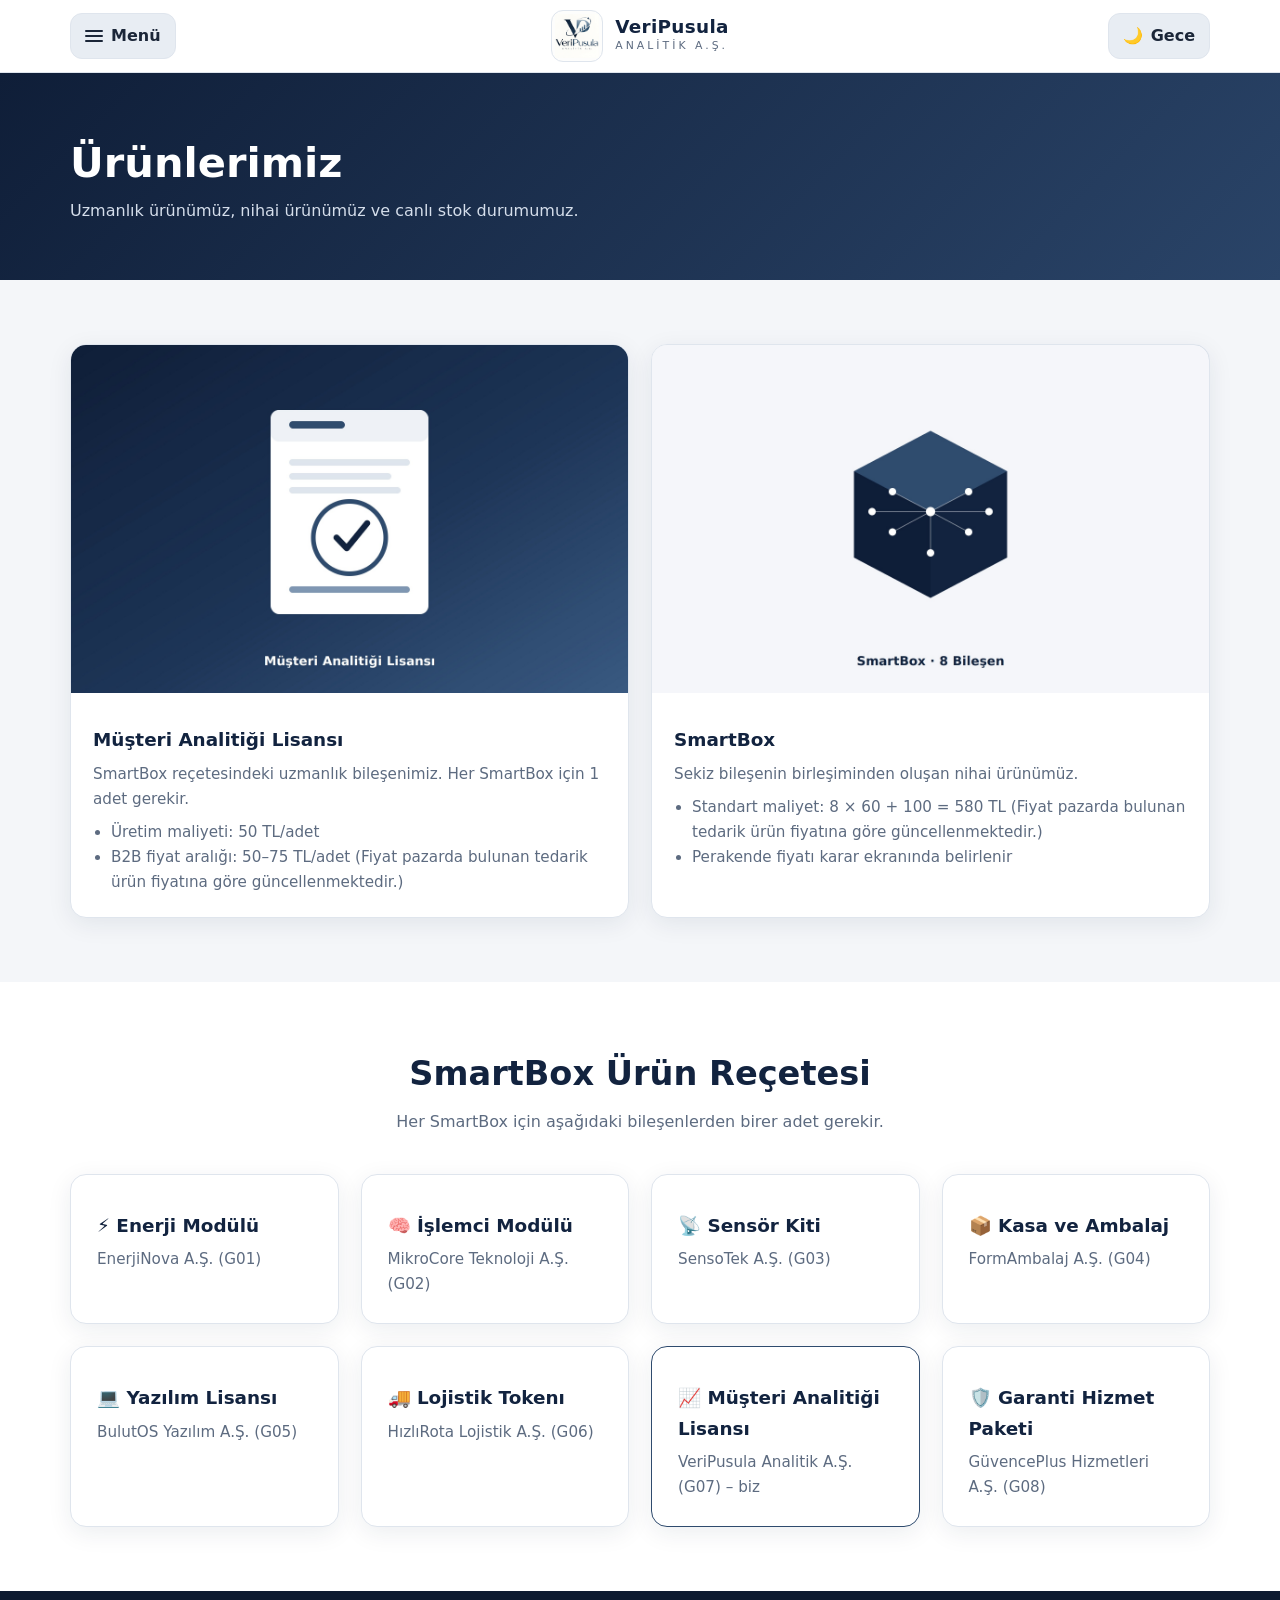
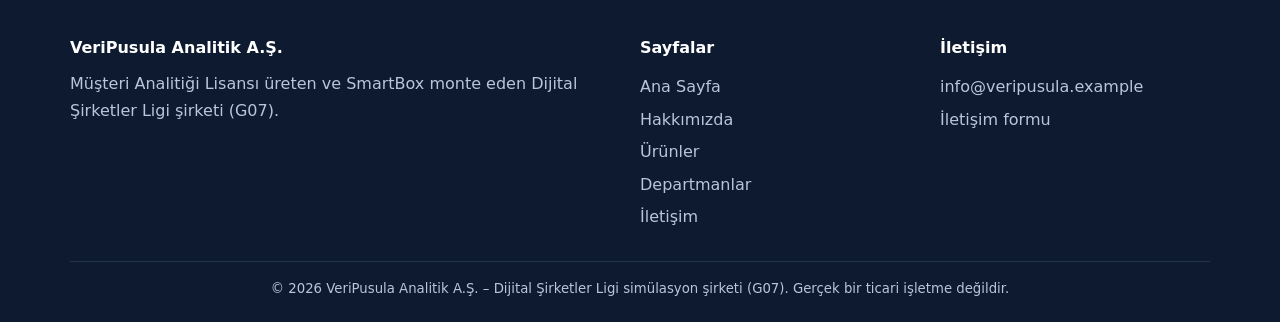
==== urunler.html @ afc682b8 "Add files via upload" ====
<!DOCTYPE html>
<html lang="tr" data-theme="light">
<head>
<meta charset="UTF-8">
<meta name="viewport" content="width=device-width, initial-scale=1">
<title>Ürünler | VeriPusula Analitik A.Ş.</title>
<meta name="description" content="Müşteri Analitiği Lisansı, SmartBox ve canlı stok takibi.">
<script>try{var t=localStorage.getItem('tema')||(matchMedia('(prefers-color-scheme: dark)').matches?'dark':'light');document.documentElement.setAttribute('data-theme',t)}catch(e){}</script>
<link rel="icon" href="logo.jpg">
<link rel="stylesheet" href="style.css">
<script src="main.js" defer></script>
<script src="stok.js" defer></script>
</head>
<body>

<section class="page-hero"><div class="container"><h1>Ürünlerimiz</h1><p>Uzmanlık ürünümüz, nihai ürünümüz ve canlı stok durumumuz.</p></div></section>

<section><div class="container">
  <div class="grid g2">
    <article class="card card-img reveal"><figure class="foto" data-label="ÜRÜN GÖRSELİ – urun-lisans.jpg (1200×750)"><img src="urun-lisans.jpg" alt="Müşteri Analitiği Lisansı" onerror="this.remove()"></figure>
      <div class="body"><h3>Müşteri Analitiği Lisansı</h3><p>SmartBox reçetesindeki uzmanlık bileşenimiz. Her SmartBox için 1 adet gerekir.</p>
      <ul><li>Üretim maliyeti: 50 TL/adet</li><li>B2B fiyat aralığı: 50–75 TL/adet (Fiyat pazarda bulunan tedarik ürün fiyatına göre güncellenmektedir.)</li></ul></div></article>
    <article class="card card-img reveal"><figure class="foto" data-label="ÜRÜN GÖRSELİ – urun-smartbox.jpg (1200×750)"><img src="urun-smartbox.jpg" alt="SmartBox" onerror="this.remove()"></figure>
      <div class="body"><h3>SmartBox</h3><p>Sekiz bileşenin birleşiminden oluşan nihai ürünümüz.</p>
      <ul><li>Standart maliyet: 8 × 60 + 100 = 580 TL (Fiyat pazarda bulunan tedarik ürün fiyatına göre güncellenmektedir.)</li><li>Perakende fiyatı karar ekranında belirlenir</li></ul></div></article>
  </div>
</div></section>

<section class="alt"><div class="container">
  <div class="sec-title reveal"><h2>SmartBox Ürün Reçetesi</h2><p>Her SmartBox için aşağıdaki bileşenlerden birer adet gerekir.</p></div>
  <div class="grid g4">
    <div class="card reveal"><h3>⚡ Enerji Modülü</h3><p>EnerjiNova A.Ş. (G01)</p></div>
    <div class="card reveal"><h3>🧠 İşlemci Modülü</h3><p>MikroCore Teknoloji A.Ş. (G02)</p></div>
    <div class="card reveal"><h3>📡 Sensör Kiti</h3><p>SensoTek A.Ş. (G03)</p></div>
    <div class="card reveal"><h3>📦 Kasa ve Ambalaj</h3><p>FormAmbalaj A.Ş. (G04)</p></div>
    <div class="card reveal"><h3>💻 Yazılım Lisansı</h3><p>BulutOS Yazılım A.Ş. (G05)</p></div>
    <div class="card reveal"><h3>🚚 Lojistik Tokenı</h3><p>HızlıRota Lojistik A.Ş. (G06)</p></div>
    <div class="card reveal" style="border-color:var(--accent)"><h3>📈 Müşteri Analitiği Lisansı</h3><p>VeriPusula Analitik A.Ş. (G07) – biz</p></div>
    <div class="card reveal"><h3>🛡️ Garanti Hizmet Paketi</h3><p>GüvencePlus Hizmetleri A.Ş. (G08)</p></div>
  </div>
</div></section>

<!--
<section><div class="container">
  <div class="sec-title reveal"><h2>Stok Takibi</h2><p>SQL veritabanından okunan bileşen ve mamul stokları.</p></div>
  <div class="grid g4" style="margin-bottom:22px">
    <div class="card stat"><b id="ozBilesen">–</b><span>Toplam bileşen adedi</span></div>
    <div class="card stat"><b id="ozDeger">–</b><span>Stok değeri</span></div>
    <div class="card stat"><b id="ozKritik">–</b><span>Kritik seviyedeki kalem</span></div>
    <div class="card stat"><b id="ozMonte">–</b><span>Monte edilebilir SmartBox (en fazla)</span></div>
  </div>
  <p class="status" id="stokDurum">Yükleniyor…</p>
  <div class="table-wrap"><table>
    <thead><tr><th>Kod</th><th>Kalem</th><th>Adet</th><th>Doluluk</th><th>Değer</th><th>Durum</th></tr></thead>
    <tbody id="stokGovde"><tr><td colspan="6">Yükleniyor…</td></tr></tbody></table></div>
</div></section>

<section class="alt"><div class="container split">
  <div><h2 style="color:var(--primary);margin-bottom:12px">Stok Hareketi Ekle</h2>
    <p style="color:var(--muted);margin-bottom:16px">Üretim, B2B alım-satım veya montaj sonrası stok değişimini kaydedin. Stok sıfırın altına düşemez.</p>
    <form id="hareketForm" class="card">
      <div><label for="hBilesen">Kalem</label><select id="hBilesen"></select></div>
      <div class="row"><div><label for="hTur">İşlem</label><select id="hTur"><option value="giris">Giriş (+)</option><option value="cikis">Çıkış (−)</option></select></div>
      <div><label for="hMiktar">Miktar</label><input id="hMiktar" type="number" min="1" step="1" placeholder="100" required></div></div>
      <div><label for="hAciklama">Açıklama</label><input id="hAciklama" type="text" maxlength="120" placeholder="Örn: G08'e peşin satış"></div>
      <button class="btn btn-solid" type="submit">Kaydet</button><p class="msg" id="hMsg" role="status"></p>
    </form></div>
  <div><h2 style="color:var(--primary);margin-bottom:12px">Son Hareketler</h2>
    <div class="table-wrap"><table style="min-width:520px"><thead><tr><th>Tarih</th><th>Kalem</th><th>İşlem</th><th>Adet</th><th>Not</th></tr></thead>
    <tbody id="hareketGovde"><tr><td colspan="5">Yükleniyor…</td></tr></tbody></table></div></div>
</div></section>
-->

</body>
</html>
---- style.css ----
/* VeriPusula Analitik A.Ş. – Ortak stil dosyası */
:root{
  --bg:#f4f6f9; --bg2:#ffffff; --card:#ffffff; --text:#1b2638; --muted:#5d6b80;
  --primary:#12233f; --accent:#2f4b6e; --soft:#7f97b3; --line:#dfe5ed;
  --chip:#e8edf3; --shadow:0 6px 24px rgba(18,35,63,.08); --ok:#2e7d5b; --warn:#b7791f; --bad:#b83a3a;
  --radius:16px;
}
:root[data-theme="dark"]{
  --bg:#0b1322; --bg2:#101b2f; --card:#142238; --text:#e6ebf3; --muted:#9aa9bf;
  --primary:#9db4d3; --accent:#6f8fb8; --soft:#4d6788; --line:#22334d;
  --chip:#1b2c46; --shadow:0 6px 24px rgba(0,0,0,.35);
}
*{box-sizing:border-box;margin:0;padding:0}
html{scroll-behavior:smooth}
body{font-family:'Segoe UI',system-ui,-apple-system,Roboto,Arial,sans-serif;background:var(--bg);color:var(--text);line-height:1.65;transition:background .3s,color .3s}
img{max-width:100%;display:block}
a{color:var(--accent);text-decoration:none}
.container{width:min(1140px,92%);margin-inline:auto}

/* ---------- Navbar ---------- */
.navbar{position:sticky;top:0;z-index:100;background:var(--bg2);border-bottom:1px solid var(--line)}
.nav-inner{display:grid;grid-template-columns:1fr auto 1fr;align-items:center;height:72px;gap:12px}
.nav-left{position:relative;justify-self:start}
.nav-right{justify-self:end}
.icon-btn{display:inline-flex;align-items:center;gap:8px;background:var(--chip);color:var(--text);border:1px solid var(--line);border-radius:12px;padding:9px 14px;font:inherit;font-weight:600;cursor:pointer;transition:.2s}
.icon-btn:hover{background:var(--accent);color:#fff;border-color:var(--accent)}
.burger{width:18px;height:12px;position:relative;display:inline-block}
.burger i{position:absolute;left:0;width:100%;height:2px;background:currentColor;border-radius:2px;transition:.25s}
.burger i:nth-child(1){top:0}.burger i:nth-child(2){top:5px}.burger i:nth-child(3){top:10px}
.nav-left.open .burger i:nth-child(1){transform:translateY(5px) rotate(45deg)}
.nav-left.open .burger i:nth-child(2){opacity:0}
.nav-left.open .burger i:nth-child(3){transform:translateY(-5px) rotate(-45deg)}
.dropdown{position:absolute;top:calc(100% + 10px);left:0;min-width:230px;background:var(--card);border:1px solid var(--line);border-radius:14px;box-shadow:var(--shadow);padding:8px;opacity:0;visibility:hidden;transform:translateY(-8px);transition:.2s}
.nav-left.open .dropdown{opacity:1;visibility:visible;transform:none}
.dropdown a{display:block;padding:11px 14px;border-radius:10px;color:var(--text);font-weight:500}
.dropdown a:hover{background:var(--chip)}
.dropdown a.active{background:var(--accent);color:#fff}
.brand{display:flex;align-items:center;gap:12px;color:var(--text)}
.brand .logo-chip{background:#fdfdfc;border-radius:12px;padding:3px;border:1px solid var(--line);height:52px;width:52px;display:grid;place-items:center;overflow:hidden}
.brand img{height:100%;width:100%;object-fit:contain}
.brand b{display:block;font-size:1.15rem;letter-spacing:.3px;color:var(--primary);line-height:1.1}
.brand small{display:block;font-size:.68rem;letter-spacing:3px;color:var(--muted)}
.theme-btn .ic-sun{display:none}
:root[data-theme="dark"] .theme-btn .ic-sun{display:inline}
:root[data-theme="dark"] .theme-btn .ic-moon{display:none}

/* ---------- Hero ---------- */
.hero{background:linear-gradient(135deg,#0f1e38 0%,#1d3557 60%,#3a5a82 100%);color:#fff;padding:84px 0}
.hero-grid{display:grid;grid-template-columns:1.1fr .9fr;gap:48px;align-items:center}
.hero h1{font-size:clamp(2rem,4.5vw,3.2rem);line-height:1.15;margin:14px 0}
.hero p{color:#d5deeb;max-width:56ch}
.tag{display:inline-block;padding:5px 14px;border-radius:99px;background:rgba(255,255,255,.14);font-size:.8rem;letter-spacing:1px}
.page-hero{padding:56px 0;background:linear-gradient(135deg,#0f1e38,#2a4468);color:#fff}
.page-hero h1{font-size:clamp(1.8rem,4vw,2.6rem)}
.page-hero p{color:#d5deeb;max-width:60ch}
.btns{display:flex;gap:12px;flex-wrap:wrap;margin-top:26px}
.btn{display:inline-block;padding:12px 24px;border-radius:12px;font:inherit;font-weight:600;border:2px solid transparent;cursor:pointer;transition:.2s}
.btn-primary{background:#fff;color:#12233f}.btn-primary:hover{transform:translateY(-2px);box-shadow:0 8px 20px rgba(0,0,0,.25)}
.btn-ghost{border-color:rgba(255,255,255,.5);color:#fff}.btn-ghost:hover{background:rgba(255,255,255,.12)}
.btn-solid{background:var(--accent);color:#fff}.btn-solid:hover{background:var(--primary);color:var(--bg)}

/* ---------- Bölümler & kartlar ---------- */
section{padding:64px 0}
.alt{background:var(--bg2)}
.sec-title{text-align:center;margin-bottom:38px}
.sec-title h2{font-size:clamp(1.5rem,3vw,2.1rem);color:var(--primary)}
.sec-title p{color:var(--muted);max-width:60ch;margin:8px auto 0}
.grid{display:grid;gap:22px}
.g2{grid-template-columns:repeat(2,1fr)}.g3{grid-template-columns:repeat(3,1fr)}.g4{grid-template-columns:repeat(4,1fr)}
.card{background:var(--card);border:1px solid var(--line);border-radius:var(--radius);padding:26px;box-shadow:var(--shadow);transition:transform .25s,box-shadow .25s}
.card:hover{transform:translateY(-5px)}
.card h3{color:var(--primary);margin:10px 0 6px;font-size:1.15rem}
.card p,.card li{color:var(--muted);font-size:.95rem}
.card ul{padding-left:18px;margin-top:8px}
.ico{width:48px;height:48px;border-radius:14px;display:grid;place-items:center;font-size:1.5rem;background:var(--chip)}
.stat{text-align:center}
.stat b{display:block;font-size:1.9rem;color:var(--primary)}
.stat span{color:var(--muted);font-size:.9rem}
.card-img{padding:0;overflow:hidden}
.card-img .body{padding:22px}

/* Fotoğraf yer tutucusu: images/ klasörüne dosyayı koyunca otomatik görünür */
.foto{position:relative;width:100%;aspect-ratio:3/2;border-radius:var(--radius);overflow:hidden;background:linear-gradient(135deg,var(--chip),var(--soft));display:grid;place-items:center}
.foto::after{content:"📷 " attr(data-label);color:var(--muted);font-size:.85rem;text-align:center;padding:12px}
.foto img{position:absolute;inset:0;width:100%;height:100%;object-fit:cover;z-index:1}
.card-img .foto{border-radius:0;aspect-ratio:16/10}
.hero .foto{box-shadow:0 20px 50px rgba(0,0,0,.35);background:linear-gradient(135deg,#2a4468,#4d6788)}
.hero .foto::after{color:#d5deeb}
.split{display:grid;grid-template-columns:1fr 1fr;gap:44px;align-items:center}
.split h2{color:var(--primary);margin-bottom:12px}
.split p{color:var(--muted);margin-bottom:12px}
.chip{display:inline-block;background:var(--chip);color:var(--text);border-radius:99px;padding:4px 12px;font-size:.8rem;margin:3px 3px 0 0}
.timeline{border-left:3px solid var(--soft);padding-left:22px;display:grid;gap:18px}
.timeline div{position:relative}
.timeline div::before{content:"";position:absolute;left:-30px;top:6px;width:13px;height:13px;border-radius:50%;background:var(--accent);border:3px solid var(--bg)}
.timeline b{color:var(--primary)}.timeline span{display:block;color:var(--muted);font-size:.93rem}

/* ---------- Tablo & stok ---------- */
.table-wrap{overflow-x:auto;border:1px solid var(--line);border-radius:var(--radius);background:var(--card);box-shadow:var(--shadow)}
table{width:100%;border-collapse:collapse;min-width:640px}
th,td{padding:13px 16px;text-align:left;border-bottom:1px solid var(--line);font-size:.93rem}
th{background:var(--chip);color:var(--primary);font-size:.8rem;text-transform:uppercase;letter-spacing:.6px}
tr:last-child td{border-bottom:0}
.bar{height:8px;background:var(--chip);border-radius:9px;overflow:hidden;min-width:90px}
.bar i{display:block;height:100%;background:var(--accent);border-radius:9px}
.badge{padding:3px 10px;border-radius:99px;font-size:.75rem;font-weight:600;color:#fff}
.b-ok{background:var(--ok)}.b-warn{background:var(--warn)}.b-bad{background:var(--bad)}
.status{padding:10px 14px;border-radius:12px;background:var(--chip);color:var(--muted);font-size:.88rem;margin-bottom:16px}

/* ---------- Form ---------- */
form{display:grid;gap:14px}
label{font-weight:600;font-size:.9rem;color:var(--primary)}
input,select,textarea{width:100%;padding:12px 14px;border-radius:12px;border:1px solid var(--line);background:var(--bg2);color:var(--text);font:inherit;margin-top:5px}
input:focus,select:focus,textarea:focus{outline:2px solid var(--soft);border-color:var(--soft)}
.row{display:grid;grid-template-columns:repeat(auto-fit,minmax(170px,1fr));gap:14px}
.msg{font-size:.9rem;min-height:1.2em}.msg.ok{color:var(--ok)}.msg.err{color:var(--bad)}

/* ---------- Footer ---------- */
footer{background:#0d1a30;color:#b9c6da;padding:44px 0 22px}
.foot-grid{display:grid;grid-template-columns:2fr 1fr 1fr;gap:30px}
footer h4{color:#fff;margin-bottom:10px}
footer a{display:block;color:#b9c6da;padding:3px 0}footer a:hover{color:#fff}
.copy{border-top:1px solid #22334d;margin-top:28px;padding-top:16px;text-align:center;font-size:.83rem}

/* ---------- Animasyon ---------- */
.reveal{opacity:0;transform:translateY(22px);transition:opacity .6s,transform .6s}
.reveal.show{opacity:1;transform:none}
@media (prefers-reduced-motion:reduce){.reveal{opacity:1;transform:none;transition:none}html{scroll-behavior:auto}}

/* ---------- Duyarlı ---------- */
@media(max-width:900px){
  .hero-grid,.split,.g2,.foot-grid{grid-template-columns:1fr}
  .g3,.g4{grid-template-columns:repeat(2,1fr)}
}
@media(max-width:600px){
  .g3,.g4{grid-template-columns:1fr}
  .brand small,.icon-btn .lbl{display:none}
  .brand b{font-size:1rem}
  .hero{padding:56px 0}
}

/* ---------- Haber Köşesi ---------- */
.haber{display:grid;grid-template-columns:minmax(0,.95fr) minmax(0,1.05fr);background:var(--card);border:1px solid var(--line);border-radius:var(--radius);box-shadow:var(--shadow);overflow:hidden}
.haber-sol{display:flex;flex-direction:column;gap:0;background:#0f1e38;min-width:0}
.haber-foto{width:100%;aspect-ratio:3/2;height:auto;min-height:0;border-radius:0;flex:none}
.haber-foto img{object-fit:contain;object-position:center}
.haber-body{padding:32px;min-width:0}
.haber-tarih{display:inline-block;background:var(--chip);color:var(--accent);border-radius:99px;padding:4px 14px;font-size:.82rem;font-weight:600}
.haber-body h3{color:var(--primary);font-size:1.45rem;line-height:1.3;margin:14px 0 12px}
.haber-body p{color:var(--muted);font-size:.97rem;margin-bottom:12px}
.haber-rakam{list-style:none;display:grid;grid-template-columns:repeat(2,1fr);gap:10px;margin:0;padding:16px}
.haber-rakam li{background:rgba(255,255,255,.08);border:1px solid rgba(255,255,255,.14);border-radius:12px;padding:12px 14px}
.haber-rakam b{display:block;color:#fff;font-size:1.1rem;line-height:1.2}
.haber-rakam span{color:#b9c6da;font-size:.82rem}
@media(max-width:900px){
  .haber{grid-template-columns:1fr}
  .haber-body{padding:24px}
}
@media(max-width:420px){.haber-rakam{grid-template-columns:1fr}}
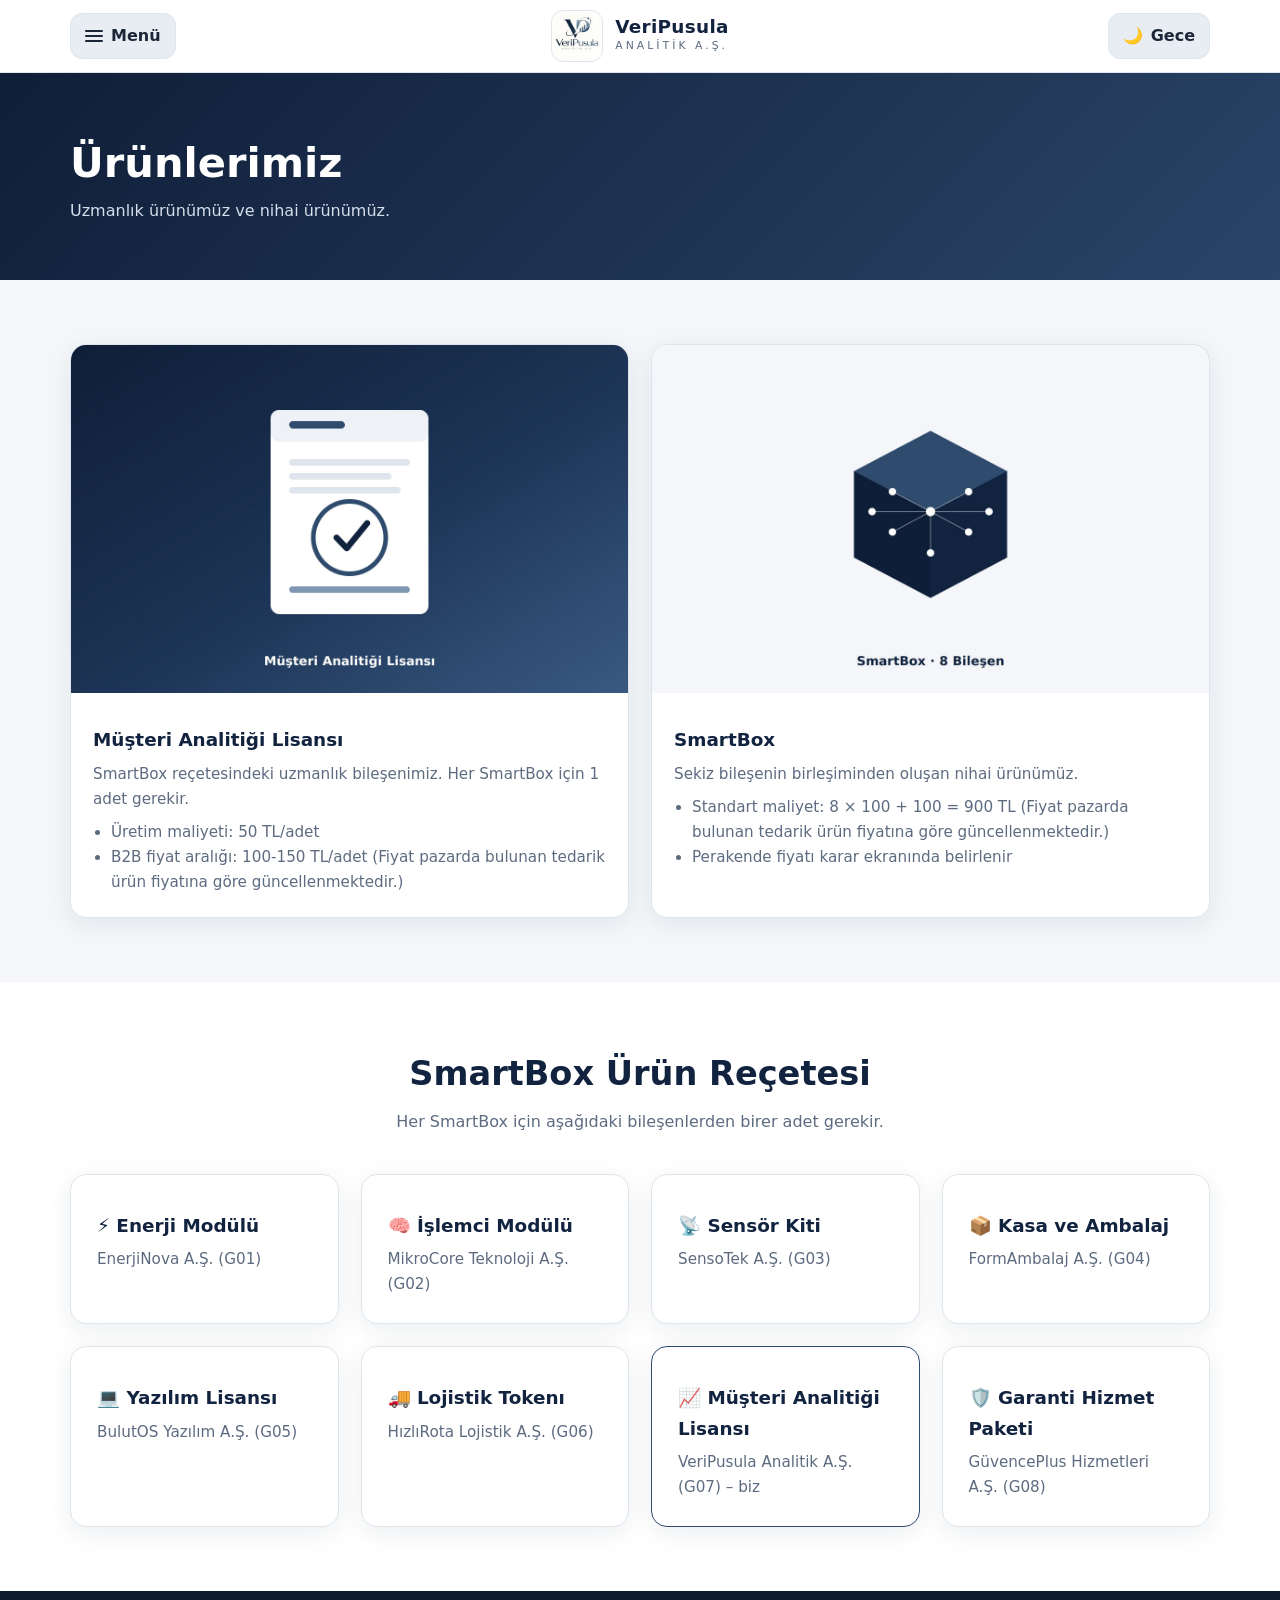
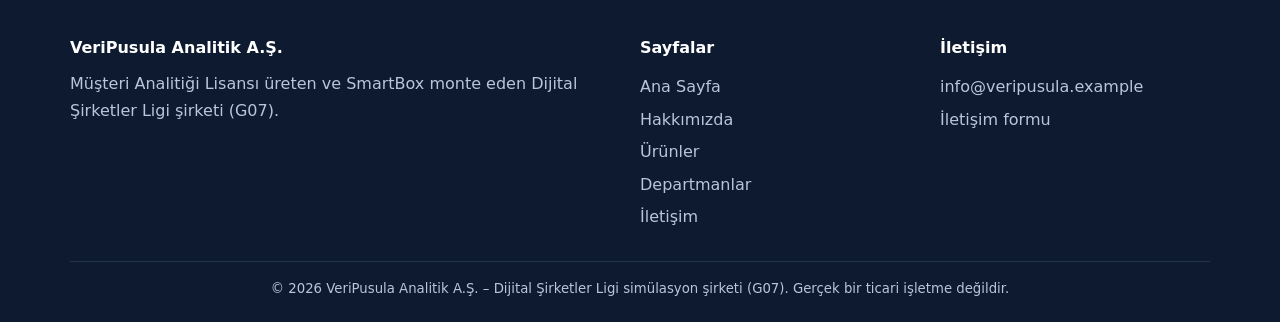
==== commit 7f9d9b1a: "Update urunler.html" ====
--- a/urunler.html
+++ b/urunler.html
@@ -13,16 +13,16 @@
 </head>
 <body>
 
-<section class="page-hero"><div class="container"><h1>Ürünlerimiz</h1><p>Uzmanlık ürünümüz, nihai ürünümüz ve canlı stok durumumuz.</p></div></section>
+<section class="page-hero"><div class="container"><h1>Ürünlerimiz</h1><p>Uzmanlık ürünümüz ve nihai ürünümüz.</p></div></section>
 
 <section><div class="container">
   <div class="grid g2">
     <article class="card card-img reveal"><figure class="foto" data-label="ÜRÜN GÖRSELİ – urun-lisans.jpg (1200×750)"><img src="urun-lisans.jpg" alt="Müşteri Analitiği Lisansı" onerror="this.remove()"></figure>
       <div class="body"><h3>Müşteri Analitiği Lisansı</h3><p>SmartBox reçetesindeki uzmanlık bileşenimiz. Her SmartBox için 1 adet gerekir.</p>
-      <ul><li>Üretim maliyeti: 50 TL/adet</li><li>B2B fiyat aralığı: 50–75 TL/adet (Fiyat pazarda bulunan tedarik ürün fiyatına göre güncellenmektedir.)</li></ul></div></article>
+      <ul><li>Üretim maliyeti: 50 TL/adet</li><li>B2B fiyat aralığı: 100-150 TL/adet (Fiyat pazarda bulunan tedarik ürün fiyatına göre güncellenmektedir.)</li></ul></div></article>
     <article class="card card-img reveal"><figure class="foto" data-label="ÜRÜN GÖRSELİ – urun-smartbox.jpg (1200×750)"><img src="urun-smartbox.jpg" alt="SmartBox" onerror="this.remove()"></figure>
       <div class="body"><h3>SmartBox</h3><p>Sekiz bileşenin birleşiminden oluşan nihai ürünümüz.</p>
-      <ul><li>Standart maliyet: 8 × 60 + 100 = 580 TL (Fiyat pazarda bulunan tedarik ürün fiyatına göre güncellenmektedir.)</li><li>Perakende fiyatı karar ekranında belirlenir</li></ul></div></article>
+      <ul><li>Standart maliyet: 8 × 100 + 100 = 900 TL (Fiyat pazarda bulunan tedarik ürün fiyatına göre güncellenmektedir.)</li><li>Perakende fiyatı karar ekranında belirlenir</li></ul></div></article>
   </div>
 </div></section>
 
